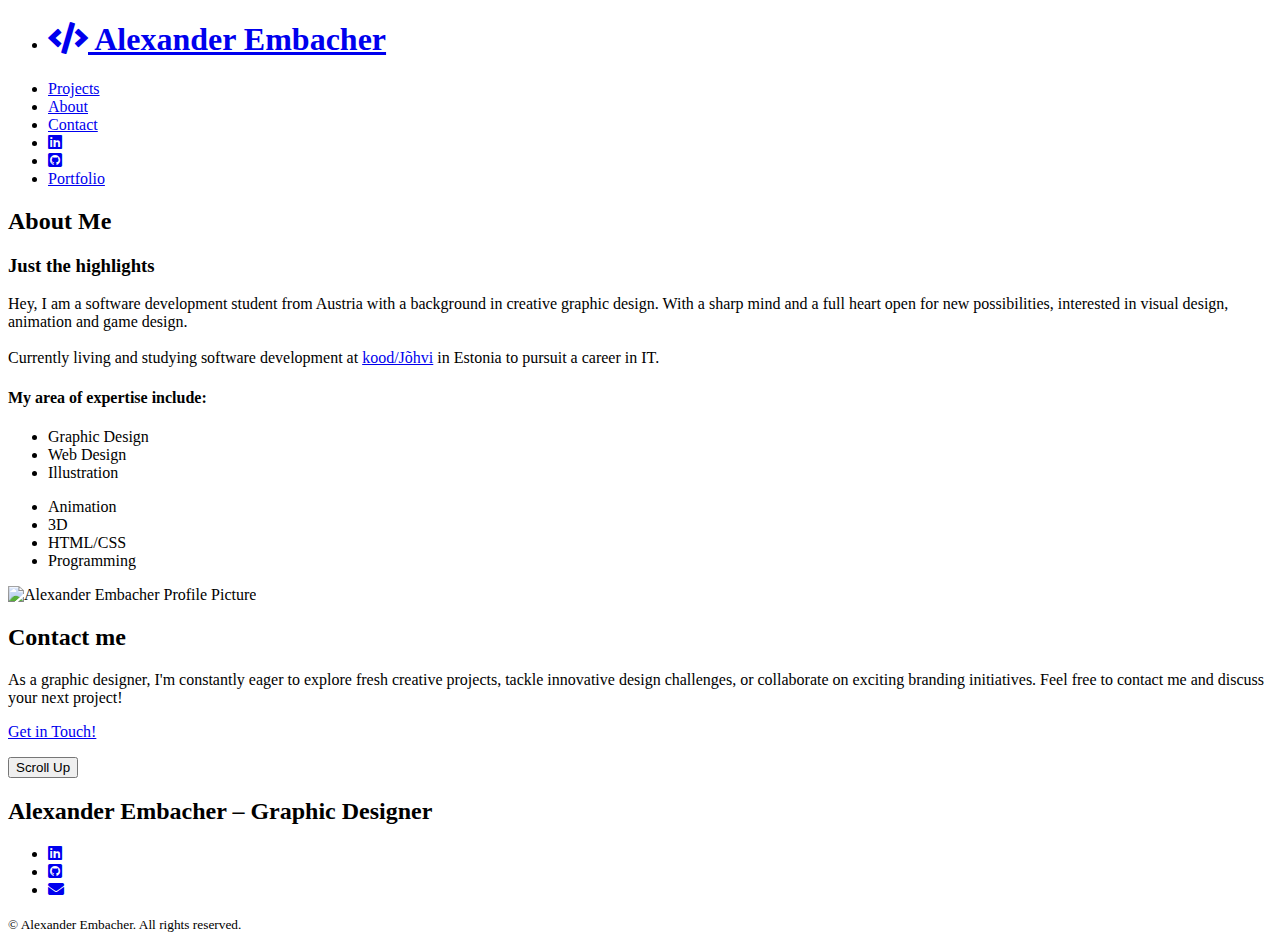
==== about.html @ 88b9acf6 "." ====
<!DOCTYPE html>
<html lang="en">
  <head>
    <meta charset="UTF-8" />
    <meta http-equiv="X-UA-Compatible" content="IE=edge" />
    <meta name="viewport" content="width=device-width, initial-scale=1.0" />
    <link rel="icon" type="image/x-icon" href="/img/fav_4stro-Design.jpg" />
    <link rel="preconnect" href="https://fonts.googleapis.com" />
    <link rel="preconnect" href="https://fonts.gstatic.com" crossorigin />
    <link
      href="https://fonts.googleapis.com/css2?family=Oxygen&family=Oxygen+Mono&display=swap"
      rel="stylesheet"
    />
    <link
      href="https://cdnjs.cloudflare.com/ajax/libs/font-awesome/5.15.4/css/all.min.css"
      rel="stylesheet"
    />
    <link rel="stylesheet" href="css/styles.css" />
    <script src="script.js" defer></script>
    <title>Alexander Embacher Portfolio</title>
  </head>

  <body>
    <nav class="green">
      <ul>
        <li>
          <h1>
            <a href="./index"
              ><span class="fas fa-code" aria-hidden="true"></span> Alexander
              Embacher</a
            >
          </h1>
        </li>
        <li><a href="index#projects">Projects</a></li>
        <li><a href="./about">About</a></li>
        <li><a href="#contact">Contact</a></li>
        <li>
          <a
            href="https://www.linkedin.com/in/alexander-embacher"
            target="_blank"
          >
            <span class="fab fa-linkedin" aria-hidden="true"></span>
            <span class="sr-only">LinkedIn</span>
          </a>
        </li>
        <li>
          <a href="https://www.github.com/4stroPhysik3r" target="_blank">
            <span class="fab fa-github-square" aria-hidden="true"></span>
            <span class="sr-only">Github</span>
          </a>
        </li>
        <li>
          <a href="Portfolio.pdf" target="_blank" class="button">Portfolio</a>
        </li>
      </ul>
    </nav>
    <div class="gradient"></div>

    <section id="projects">
      <h2>About Me</h2>
      <article>
        <div class="text">
          <h3>Just the highlights</h3>
          <p class="blackbox-about">
            Hey, I am a software development student from Austria with a
            background in creative graphic design. With a sharp mind and a full
            heart open for new possibilities, interested in visual design,
            animation and game design.
            <br />
            <br />Currently living and studying software development at
            <a href="https://kood.tech"> kood/Jõhvi</a> in Estonia to pursuit a
            career in IT.
          </p>
          <h4>My area of expertise include:</h4>
          <ul>
            <li>Graphic Design</li>
            <li>Web Design</li>
            <li>Illustration</li>
          </ul>
          <ul>
            <li>Animation</li>
            <li>3D</li>
            <li>HTML/CSS</li>
            <li>Programming</li>
          </ul>
        </div>
        <img
          src="img/profilepicture.jpg"
          alt="Alexander Embacher Profile Picture"
        />
      </article>
    </section>

    <div class="gradient"></div>
    <div class="section-emerald">
      <div id="contact-border">
        <section id="contact">
          <h2>Contact me</h2>
          <p>
            As a graphic designer, I'm constantly eager to explore fresh
            creative projects, tackle innovative design challenges, or
            collaborate on exciting branding initiatives. Feel free to contact
            me and discuss your next project!
          </p>
          <p>
            <a
              href="mailto:alex.embi@gmail.com?subject=Make it happen!"
              class="contact-button"
              >Get in Touch!</a
            >
          </p>
        </section>
      </div>
    </div>
    <div class="reverse-gradient"></div>

    <button id="scrollUp" title="Scroll to Top">Scroll Up</button>
  </body>

  <footer>
    <h2>Alexander Embacher &ndash; Graphic Designer</h2>
    <ul>
      <li>
        <a
          href="https://www.linkedin.com/in/alexander-embacher"
          target="_blank"
        >
          <span class="fab fa-linkedin" aria-hidden="true"></span>
          <span class="sr-only">LinkedIn</span>
        </a>
      </li>
      <li>
        <a href="https://www.github.com/4stroPhysik3r" target="_blank">
          <span class="fab fa-github-square" aria-hidden="true"></span>
          <span class="sr-only">Github</span>
        </a>
      </li>
      <li>
        <a href="mailto:alex.embi@gmail.com">
          <span class="fas fa-envelope" aria-hidden="true"></span>
          <span class="sr-only">Email</span>
        </a>
      </li>
    </ul>
    <p>
      <small
        >&copy; <span id="year"></span> Alexander Embacher. All rights reserved.
      </small>
    </p>
  </footer>
  <div class="gradient"></div>
  <div class="gradient"></div>
  <div class="gradient"></div>
</html>
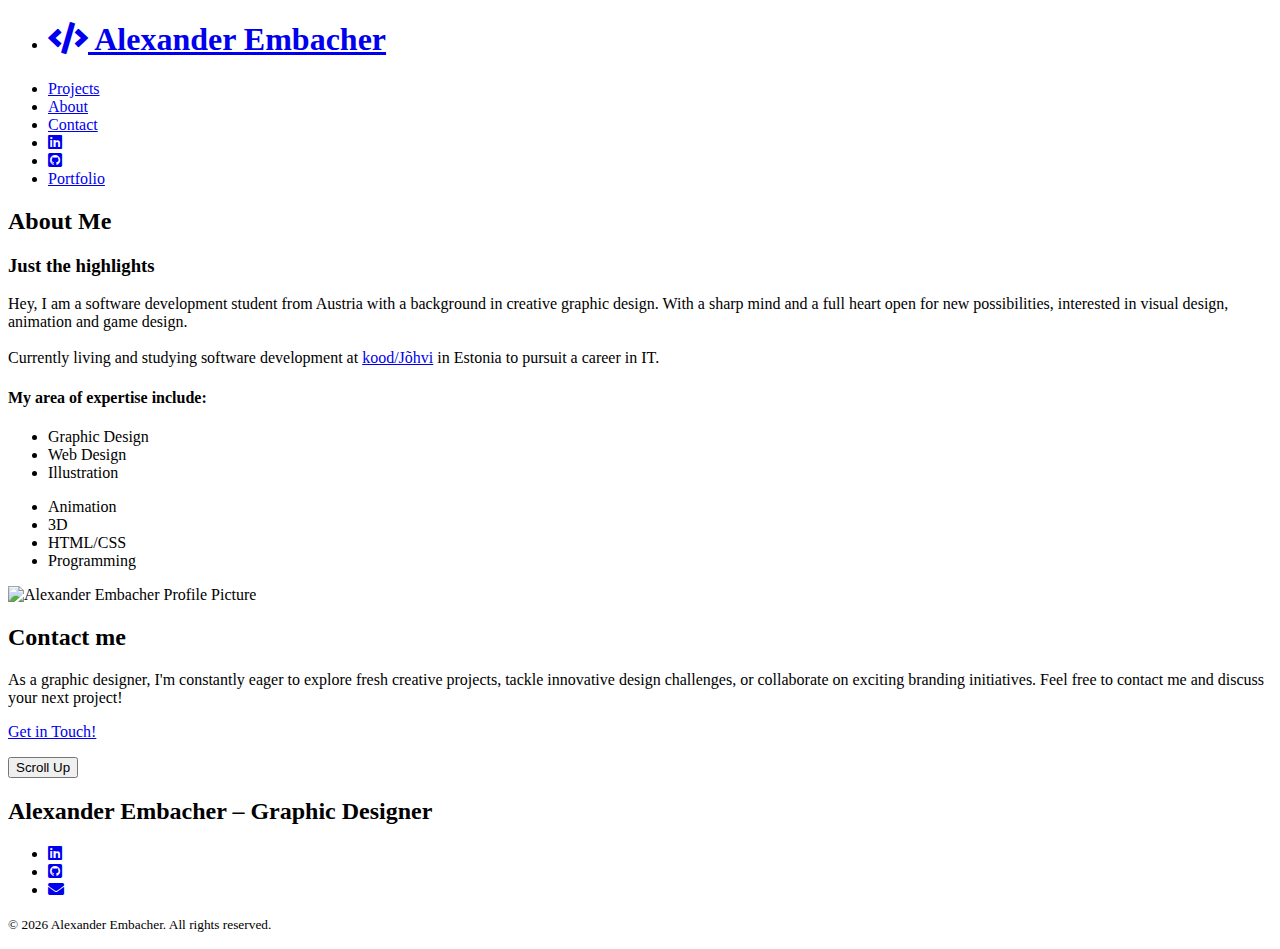
==== commit 6f1617b8: "lazyload" ====
--- a/about.html
+++ b/about.html
@@ -4,7 +4,7 @@
     <meta charset="UTF-8" />
     <meta http-equiv="X-UA-Compatible" content="IE=edge" />
     <meta name="viewport" content="width=device-width, initial-scale=1.0" />
-    <link rel="icon" type="image/x-icon" href="/img/fav_4stro-Design.jpg" />
+    <link rel="icon" type="image/x-icon" href="/img/" />
     <link rel="preconnect" href="https://fonts.googleapis.com" />
     <link rel="preconnect" href="https://fonts.gstatic.com" crossorigin />
     <link
@@ -21,7 +21,8 @@
   </head>
 
   <body>
-    <nav class="green">
+    <div class="green">
+    <nav>
       <ul>
         <li>
           <h1>
@@ -54,6 +55,7 @@
         </li>
       </ul>
     </nav>
+  </div>
     <div class="gradient"></div>
 
     <section id="projects">
@@ -86,7 +88,7 @@
         </div>
         <img
           src="img/profilepicture.jpg"
-          alt="Alexander Embacher Profile Picture"
+          alt="Alexander Embacher Profile Picture" loading="lazy"
         />
       </article>
     </section>
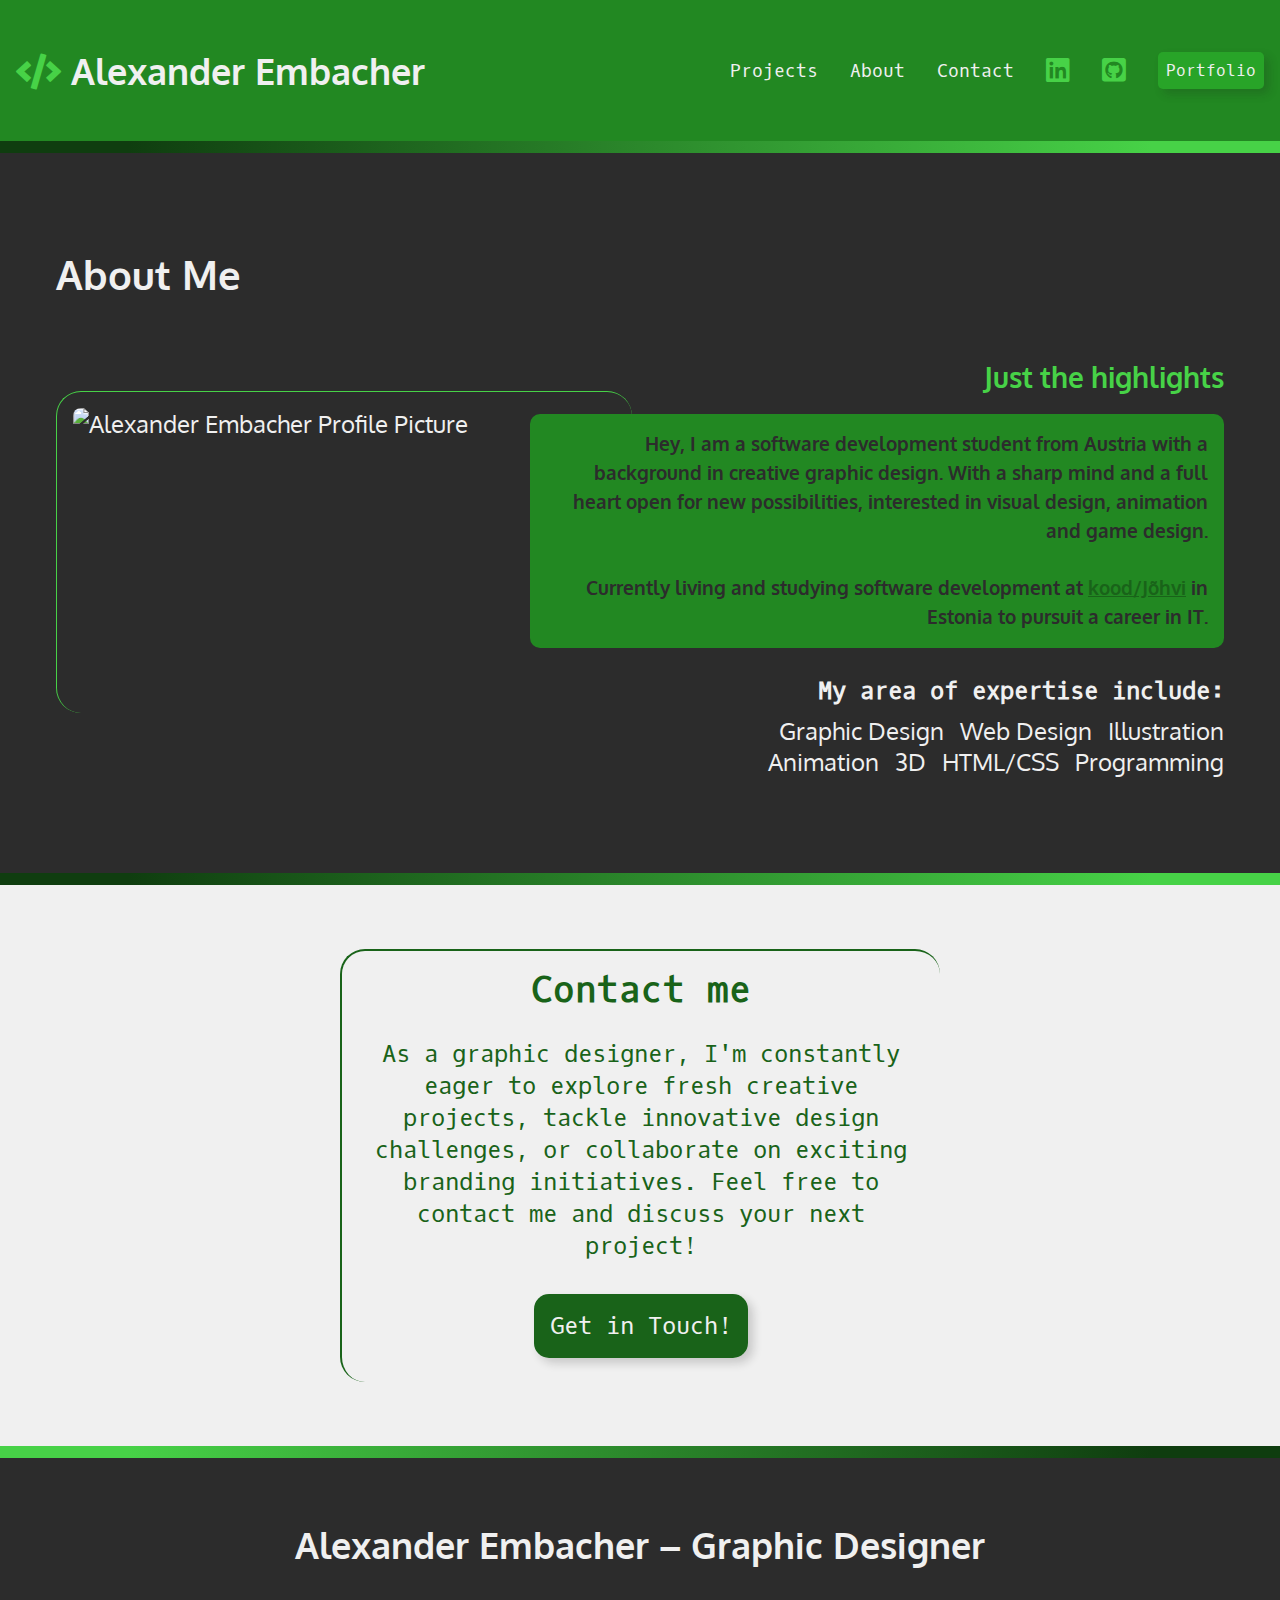
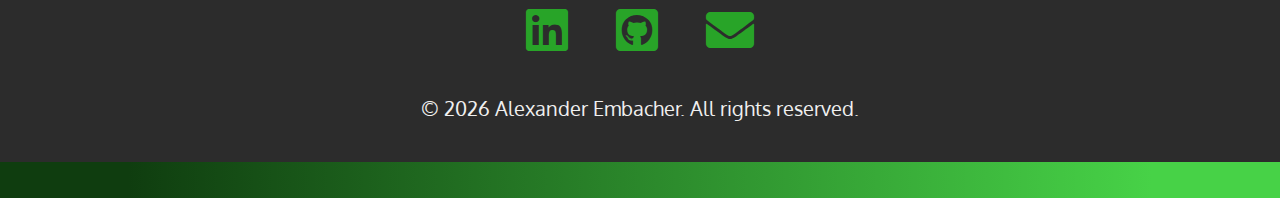
==== commit 6f0aa106: "OfG Badge" ====
--- a/about.html
+++ b/about.html
@@ -1,45 +1,35 @@
 <!DOCTYPE html>
 <html lang="en">
-  <head>
-    <meta charset="UTF-8" />
-    <meta http-equiv="X-UA-Compatible" content="IE=edge" />
-    <meta name="viewport" content="width=device-width, initial-scale=1.0" />
-    <link rel="icon" type="image/x-icon" href="/img/" />
-    <link rel="preconnect" href="https://fonts.googleapis.com" />
-    <link rel="preconnect" href="https://fonts.gstatic.com" crossorigin />
-    <link
-      href="https://fonts.googleapis.com/css2?family=Oxygen&family=Oxygen+Mono&display=swap"
-      rel="stylesheet"
-    />
-    <link
-      href="https://cdnjs.cloudflare.com/ajax/libs/font-awesome/5.15.4/css/all.min.css"
-      rel="stylesheet"
-    />
-    <link rel="stylesheet" href="css/styles.css" />
-    <script src="script.js" defer></script>
-    <title>Alexander Embacher Portfolio</title>
-  </head>
 
-  <body>
-    <div class="green">
+<head>
+  <meta charset="UTF-8" />
+  <meta http-equiv="X-UA-Compatible" content="IE=edge" />
+  <meta name="viewport" content="width=device-width, initial-scale=1.0" />
+  <link rel="icon" type="image/x-icon" href="/img/" />
+  <link rel="preconnect" href="https://fonts.googleapis.com" />
+  <link rel="preconnect" href="https://fonts.gstatic.com" crossorigin />
+  <link href="https://fonts.googleapis.com/css2?family=Oxygen&family=Oxygen+Mono&display=swap" rel="stylesheet" />
+  <link href="https://cdnjs.cloudflare.com/ajax/libs/font-awesome/5.15.4/css/all.min.css" rel="stylesheet" />
+  <link rel="stylesheet" href="css/styles.css" />
+  <script src="script.js" defer></script>
+  <title>Alexander Embacher Portfolio</title>
+</head>
+
+<body>
+  <div class="green">
     <nav>
       <ul>
         <li>
           <h1>
-            <a href="./index"
-              ><span class="fas fa-code" aria-hidden="true"></span> Alexander
-              Embacher</a
-            >
+            <a href="./index"><span class="fas fa-code" aria-hidden="true"></span> Alexander
+              Embacher</a>
           </h1>
         </li>
         <li><a href="index#projects">Projects</a></li>
         <li><a href="./about">About</a></li>
         <li><a href="#contact">Contact</a></li>
         <li>
-          <a
-            href="https://www.linkedin.com/in/alexander-embacher"
-            target="_blank"
-          >
+          <a href="https://www.linkedin.com/in/alexander-embacher" target="_blank">
             <span class="fab fa-linkedin" aria-hidden="true"></span>
             <span class="sr-only">LinkedIn</span>
           </a>
@@ -51,106 +41,107 @@
           </a>
         </li>
         <li>
-          <a href="Portfolio.pdf" target="_blank" class="button">Portfolio</a>
+          <a href="Portfolio2023_AlexanderEmbacher.pdf" target="_blank" class="button">Portfolio</a>
         </li>
       </ul>
     </nav>
   </div>
-    <div class="gradient"></div>
+  <div class="gradient"></div>
 
-    <section id="projects">
-      <h2>About Me</h2>
-      <article>
-        <div class="text">
-          <h3>Just the highlights</h3>
-          <p class="blackbox-about">
-            Hey, I am a software development student from Austria with a
-            background in creative graphic design. With a sharp mind and a full
-            heart open for new possibilities, interested in visual design,
-            animation and game design.
-            <br />
-            <br />Currently living and studying software development at
-            <a href="https://kood.tech"> kood/Jõhvi</a> in Estonia to pursuit a
-            career in IT.
-          </p>
-          <h4>My area of expertise include:</h4>
-          <ul>
-            <li>Graphic Design</li>
-            <li>Web Design</li>
-            <li>Illustration</li>
-          </ul>
-          <ul>
-            <li>Animation</li>
-            <li>3D</li>
-            <li>HTML/CSS</li>
-            <li>Programming</li>
-          </ul>
-        </div>
-        <img
-          src="img/profilepicture.jpg"
-          alt="Alexander Embacher Profile Picture" loading="lazy"
-        />
-      </article>
-    </section>
+  <section id="projects">
+    <h2>About Me</h2>
+    <article>
+      <div class="text">
+        <h3>Just the highlights</h3>
+        <p class="blackbox-about">
+          Hey, I am a software development student from Austria with a
+          background in creative graphic design. With a sharp mind and a full
+          heart open for new possibilities, interested in visual design,
+          animation and game design.
+          <br />
+          <br />Currently living and studying software development at
+          <a href="https://kood.tech" target="_blank"> kood/Jõhvi</a> in Estonia to pursuit a
+          career in IT.
+        </p>
+        <h4>My area of expertise include:</h4>
+        <ul>
+          <li>Graphic Design</li>
+          <li>Web Design</li>
+          <li>Illustration</li>
+        </ul>
+        <ul>
+          <li>Animation</li>
+          <li>3D</li>
+          <li>HTML/CSS</li>
+          <li>Programming</li>
+        </ul>
+      </div>
+      <img src="img/profilepicture.jpg" alt="Alexander Embacher Profile Picture" loading="lazy" />
+    </article>
+  </section>
 
-    <div class="gradient"></div>
-    <div class="section-emerald">
-      <div id="contact-border">
-        <section id="contact">
-          <h2>Contact me</h2>
-          <p>
-            As a graphic designer, I'm constantly eager to explore fresh
-            creative projects, tackle innovative design challenges, or
-            collaborate on exciting branding initiatives. Feel free to contact
-            me and discuss your next project!
-          </p>
-          <p>
-            <a
-              href="mailto:alex.embi@gmail.com?subject=Make it happen!"
-              class="contact-button"
-              >Get in Touch!</a
-            >
-          </p>
-        </section>
-      </div>
+  <div class="gradient"></div>
+  <div class="section-emerald">
+    <div id="contact-border">
+      <section id="contact">
+        <h2>Contact me</h2>
+        <p>
+          As a graphic designer, I'm constantly eager to explore fresh
+          creative projects, tackle innovative design challenges, or
+          collaborate on exciting branding initiatives. Feel free to contact
+          me and discuss your next project!
+        </p>
+        <p>
+          <a href="mailto:alex.embi@gmail.com?subject=Make%20it%20happen!" class="contact-button" target="_blank">Get in
+            Touch!</a>
+        </p>
+      </section>
     </div>
-    <div class="reverse-gradient"></div>
+  </div>
+  <div class="reverse-gradient"></div>
 
-    <button id="scrollUp" title="Scroll to Top">Scroll Up</button>
-  </body>
+  <button id="scrollUp" title="Scroll to Top"><i class="gg-push-chevron-up-r">
+      <link href='https://unpkg.com/css.gg@2.0.0/icons/css/push-chevron-up-r.css' rel='stylesheet'>
+    </i></button>
+</body>
 
-  <footer>
-    <h2>Alexander Embacher &ndash; Graphic Designer</h2>
-    <ul>
-      <li>
-        <a
-          href="https://www.linkedin.com/in/alexander-embacher"
-          target="_blank"
-        >
-          <span class="fab fa-linkedin" aria-hidden="true"></span>
-          <span class="sr-only">LinkedIn</span>
-        </a>
-      </li>
-      <li>
-        <a href="https://www.github.com/4stroPhysik3r" target="_blank">
-          <span class="fab fa-github-square" aria-hidden="true"></span>
-          <span class="sr-only">Github</span>
-        </a>
-      </li>
-      <li>
-        <a href="mailto:alex.embi@gmail.com">
-          <span class="fas fa-envelope" aria-hidden="true"></span>
-          <span class="sr-only">Email</span>
-        </a>
-      </li>
-    </ul>
-    <p>
-      <small
-        >&copy; <span id="year"></span> Alexander Embacher. All rights reserved.
-      </small>
-    </p>
-  </footer>
-  <div class="gradient"></div>
-  <div class="gradient"></div>
-  <div class="gradient"></div>
-</html>
+<footer>
+  <h2>Alexander Embacher &ndash; Graphic Designer</h2>
+  <ul>
+    <li>
+      <a href="https://www.linkedin.com/in/alexander-embacher" target="_blank">
+        <span class="fab fa-linkedin" aria-hidden="true"></span>
+        <span class="sr-only">LinkedIn</span>
+      </a>
+    </li>
+    <li>
+      <a href="https://www.github.com/4stroPhysik3r" target="_blank">
+        <span class="fab fa-github-square" aria-hidden="true"></span>
+        <span class="sr-only">Github</span>
+      </a>
+    </li>
+    <li>
+      <a href="mailto:alex.embi@gmail.com?subject=Make%20it%20happen!" target="_blank">
+        <span class="fas fa-envelope" aria-hidden="true"></span>
+        <span class="sr-only">Email</span>
+      </a>
+    </li>
+  </ul>
+  <p>
+    <small>&copy; <span id="year"></span> Alexander Embacher. All rights reserved.
+    </small>
+  </p>
+
+  <div class="container">
+    <div id="ofgcert">
+      <script type="text/javascript"
+        src="https://ofg-studium.de/images/certificate/utils/cert.php?x=ea3cba74-f3f7-11ea-84eb-005056a71e55"></script>
+    </div>
+  </div>
+
+</footer>
+<div class="gradient"></div>
+<div class="gradient"></div>
+<div class="gradient"></div>
+
+</html>--- a/css/styles.css
+++ b/css/styles.css
@@ -0,0 +1,410 @@
+:root {
+   --black: #2c2c2c;
+   --dkgreen: #196319;
+   --emerald: #228822;
+   --hotgreen: #2db92d;
+   --greene: #28a428;
+   --lime: #47d247;
+   --white: #f0f0f0;
+   --font-size: 1.5rem;
+   --mono: "Oxygen mono", monospace;
+   --sans: Oxygen, sans-serif;
+}
+
+html {
+   box-sizing: border-box;
+   scroll-behavior: smooth;
+}
+
+*,
+*::before,
+*::after {
+   box-sizing: inherit;
+}
+
+/* generic styles for the page */
+body {
+   padding: 0;
+   margin: 0;
+   font-family: var(--sans);
+   background-color: var(--black);
+   color: var(--white);
+   font-size: var(--font-size);
+}
+
+h1,
+h2,
+h3 {
+   margin: 0;
+}
+
+a {
+   color: var(--greene);
+}
+
+a:hover {
+   color: var(--hotgreen);
+   text-decoration: none;
+}
+
+img {
+   width: 100%;
+}
+
+/* background color divs */
+.section-emerald {
+   background-color: var(--white);
+}
+
+.section-dkgreen {
+   background-color: var(--dkgreen);
+}
+
+.gradient {
+   background: linear-gradient(90deg,
+         rgba(15, 61, 15, 1) 10%,
+         rgba(71, 210, 71, 1) 90%);
+   height: 0.5em;
+}
+
+.reverse-gradient {
+   background: linear-gradient(90deg,
+         rgba(71, 210, 71, 1) 10%,
+         rgba(15, 61, 15, 1) 90%);
+   height: 0.5em;
+}
+
+/* intro styles */
+#intro {
+   padding: 4rem 1rem 10rem 1rem;
+   padding-bottom: 10rem;
+   max-width: 1200px;
+   margin: 0 auto;
+}
+
+#intro p {
+   line-height: 1.5;
+}
+
+#intro .name {
+   font-family: var(--mono);
+}
+
+.name span {
+   font-family: var(--sans);
+   font-size: 4rem;
+   color: var(--lime);
+   display: block;
+   font-weight: 300;
+}
+
+#intro h2 {
+   font-size: 4rem;
+}
+
+/* contact section */
+#contact {
+   font-family: var(--mono);
+   width: 80%;
+   max-width: 600px;
+   text-align: center;
+   margin: 0 auto;
+   padding: 1rem;
+   color: var(--dkgreen);
+   border-left: 2px solid;
+   border-top: 2px solid;
+   border-radius: 25px;
+}
+
+#contact-border {
+   padding: 4rem 0;
+
+}
+
+#contact p:last-child {
+   margin-top: 3rem;
+}
+
+/* navigation */
+.green {
+   box-shadow: 0 0 0 100vmax var(--emerald);
+   clip-path: inset(0 -100vmax);
+   background-color: var(--emerald);
+}
+
+nav {
+   font-family: var(--mono);
+   font-size: 75%;
+   padding: 3rem 1rem;
+   z-index: 1;
+}
+
+nav h1 a {
+   font-family: var(--sans);
+}
+
+nav ul {
+   margin: 0;
+   padding: 0;
+   list-style-type: none;
+   display: flex;
+   flex-flow: row wrap;
+   justify-content: center;
+   align-items: center;
+   gap: 2rem;
+}
+
+nav li:first-child {
+   flex-basis: 100%;
+   text-align: center;
+}
+
+nav [class*="fa-"] {
+   font-size: 150%;
+   color: var(--lime);
+}
+
+nav h1 [class*="fa-"] {
+   font-size: 100%;
+   color: var(--lime);
+}
+
+nav a {
+   color: var(--white);
+   text-decoration: none;
+   display: block;
+}
+
+nav a:hover,
+nav [class*="fa-l"]:hover,
+nav [class*="fa-g"]:hover {
+   color: var(--hotgreen);
+}
+
+.button {
+   background-color: var(--greene);
+   color: var(--white);
+   padding: 0.5rem;
+   border-radius: 5px;
+   box-shadow: 5px 5px 10px #1b1b1b30;
+   text-decoration: none;
+   font-family: var(--mono);
+   font-size: 1rem;
+}
+
+.button:hover {
+   color: var(--white);
+   background-color: var(--hotgreen);
+}
+
+.contact-button {
+   background-color: var(--dkgreen);
+   color: var(--white);
+   padding: 1rem;
+   border-radius: 15px;
+   box-shadow: 5px 5px 10px #1b1b1b30;
+   text-decoration: none;
+   font-family: var(--mono);
+}
+
+.contact-button:hover {
+   color: var(--white);
+   background-color: var(--greene);
+}
+
+/* projects section */
+#projects {
+   padding: 6rem 1rem;
+}
+
+#projects h2 {
+   font-size: 2.5rem;
+   margin-bottom: calc(2.5rem * 1.5);
+}
+
+#projects h3 {
+   color: var(--lime);
+}
+
+#projects h4 {
+   font-family: var(--mono);
+   margin: 0;
+   line-height: 2;
+}
+
+.blackbox {
+   background-color: var(--black);
+   padding: 1rem;
+   border-radius: 10px;
+   color: var(--white);
+   font-size: 1.2rem;
+   line-height: 1.5;
+}
+
+.blackbox-about {
+   background-color: var(--emerald);
+   padding: 1rem;
+   border-radius: 10px;
+   color: var(--black);
+   font-weight: bold;
+   font-size: 1.2rem;
+   line-height: 1.5;
+}
+
+.blackbox-about a {
+   color: var(--dkgreen);
+}
+
+.blackbox-about a:hover {
+   color: var(--hotgreen);
+}
+
+#projects ul {
+   list-style-type: none;
+   padding: 0;
+   margin: 0;
+   display: flex;
+   flex-flow: row wrap;
+   justify-content: flex-start;
+   gap: 1rem;
+   font-size: var(--font-size);
+}
+
+#projects img {
+   margin: 2rem 0 4rem 0;
+   padding: 1rem;
+   border-left: 1px solid var(--lime);
+   border-top: 1px solid var(--lime);
+   border-radius: 25px;
+}
+
+/* footer section */
+footer {
+   text-align: center;
+   padding: 4rem 0 1rem 0;
+}
+
+footer ul {
+   list-style-type: none;
+   padding: 0;
+   margin: 2rem 0;
+   display: flex;
+   flex-flow: row wrap;
+   justify-content: center;
+   gap: 3rem;
+   font-size: 3rem;
+}
+
+#scrollUp {
+   display: none;
+   position: fixed;
+   bottom: 20px;
+   right: 20px;
+   background-color: #ffffff00;
+   color: white;
+   padding: 0.5rem;
+   border: solid 5px var(--emerald);
+   border-radius: 15px 0 15px 0;
+   cursor: pointer;
+   mix-blend-mode: color-dodge;
+   font-size: 1rem;
+}
+
+#scrollUp:hover {
+   border: solid 5px var(--hotgreen);
+}
+
+/* animations on scroll?*/
+article {
+   animation: fadeIn 0.5s alternate;
+   animation-timing-function: ease-in;
+}
+
+.reverse {
+   animation: fadeInReverse 0.5s alternate;
+   animation-timing-function: ease-in;
+}
+
+.container {
+   display: flex;
+   justify-content: center;
+}
+
+@keyframes fadeIn {
+   0% {
+      opacity: 0;
+      transform: translate3d(-50px, 0, 0);
+   }
+
+   100% {
+      opacity: 1;
+      transform: translate3d(0, 0, 0);
+   }
+}
+
+@keyframes fadeInReverse {
+   0% {
+      opacity: 0;
+      transform: translate3d(50px, 0, 0);
+   }
+
+   100% {
+      opacity: 1;
+      transform: translate3d(0, 0, 0);
+   }
+}
+
+@media (min-width: 900px) {
+   article {
+      display: grid;
+      grid-template-columns: repeat(10, 1fr);
+      gap: 1rem;
+   }
+
+   #projects {
+      max-width: 1200px;
+      margin: 0 auto;
+   }
+
+   #projects img {
+      grid-column: 1/6;
+      grid-row: 1/2;
+   }
+
+   .text {
+      grid-column: 5/11;
+      grid-row: 1/2;
+      order: 2;
+      text-align: right;
+   }
+
+   #projects ul {
+      justify-content: flex-end;
+   }
+
+   #projects .reverse .text {
+      grid-column: 1/7;
+      order: 2;
+      text-align: left;
+   }
+
+   #projects .reverse img {
+      grid-column: 6/11;
+      grid-row: 1/2;
+   }
+
+   #projects .reverse ul {
+      justify-content: flex-start;
+   }
+
+   nav {
+      max-width: 1400px;
+      margin: 0 auto;
+   }
+
+   nav li:first-child {
+      flex-basis: auto;
+      text-align: left;
+      margin-right: auto;
+   }
+}